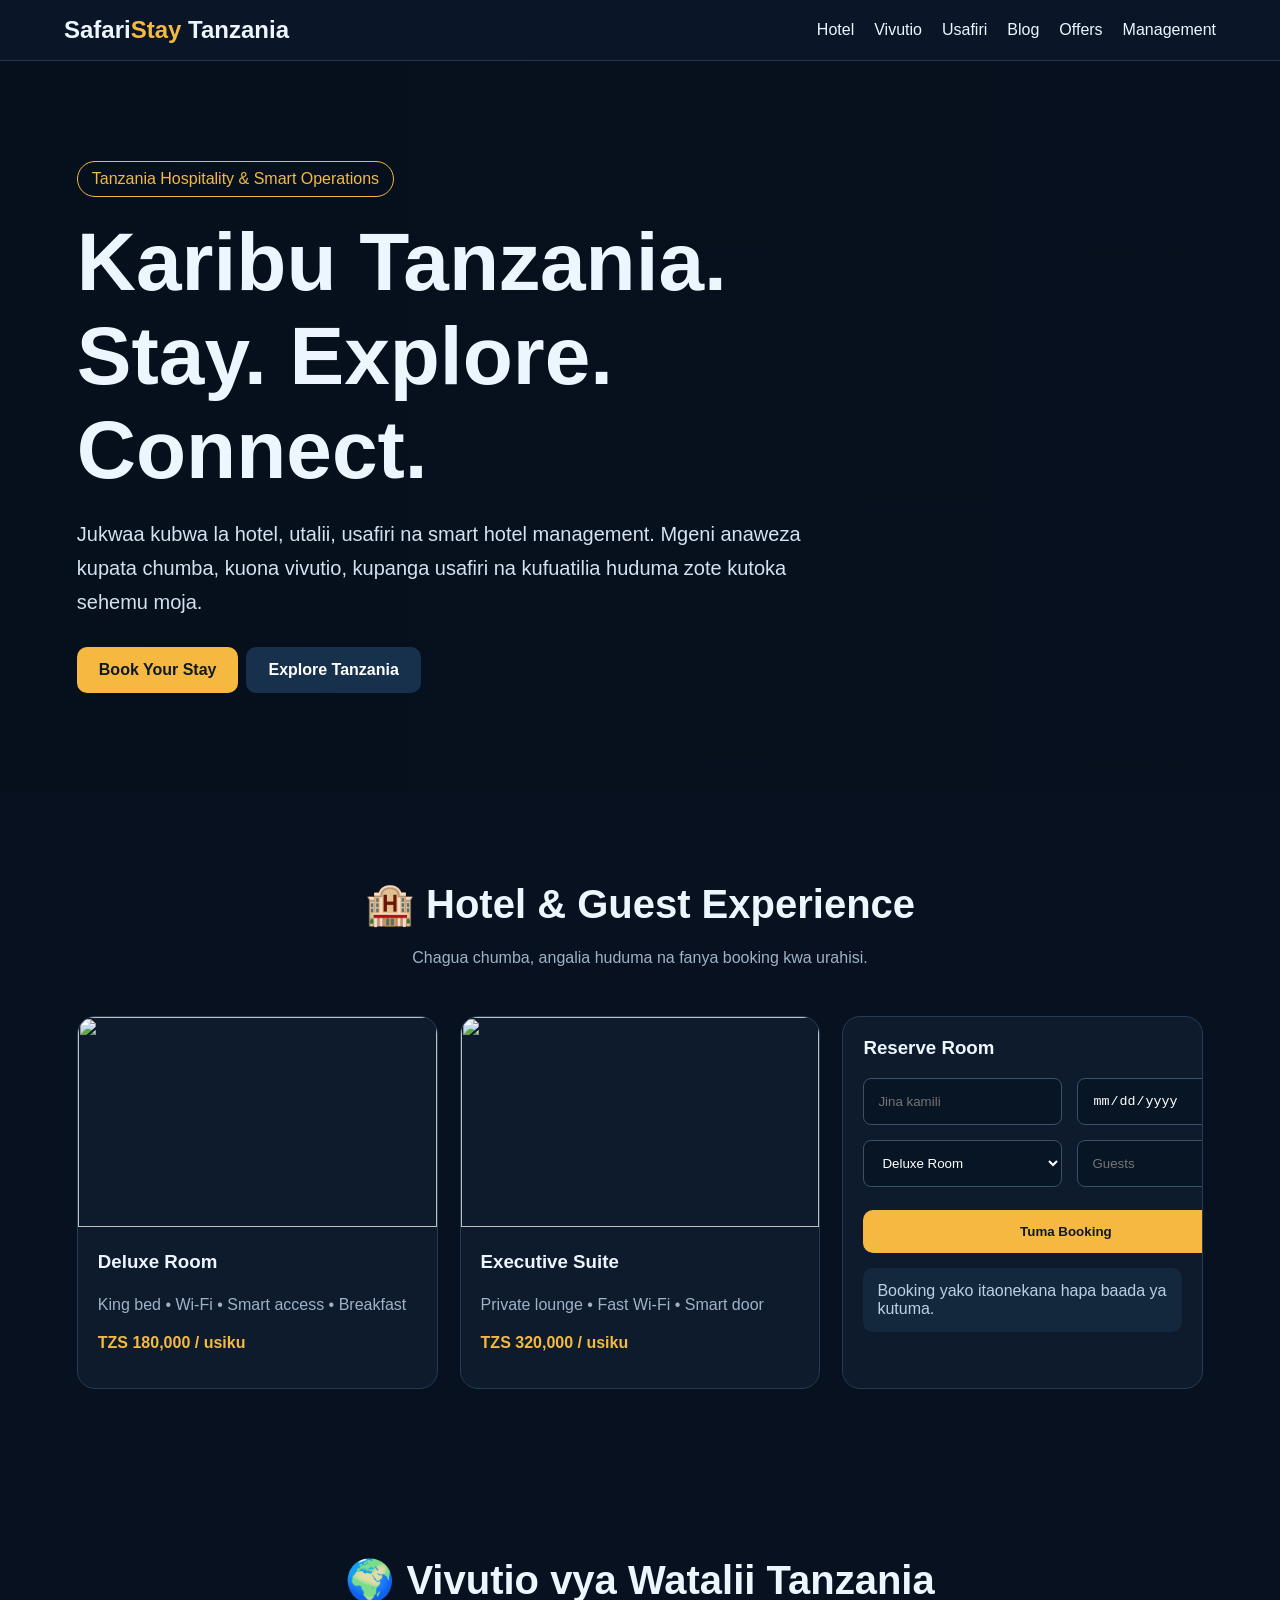
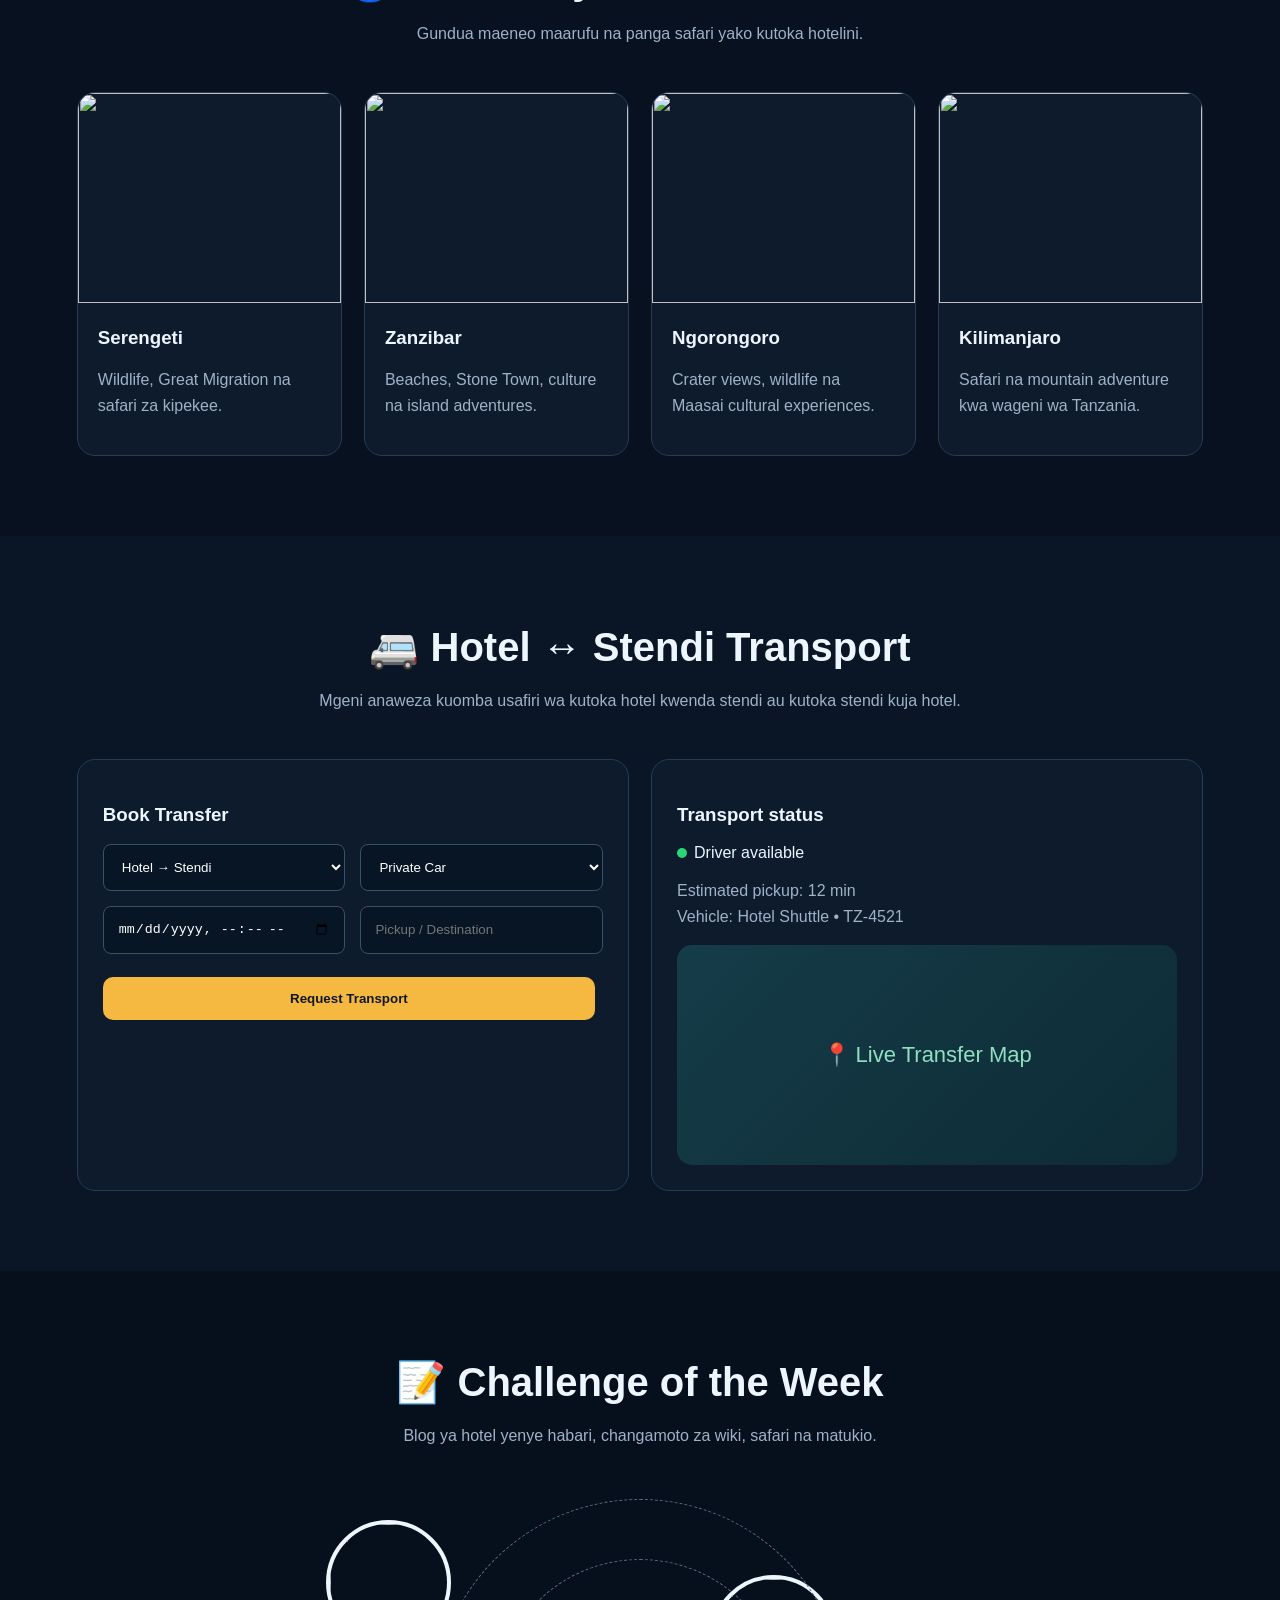
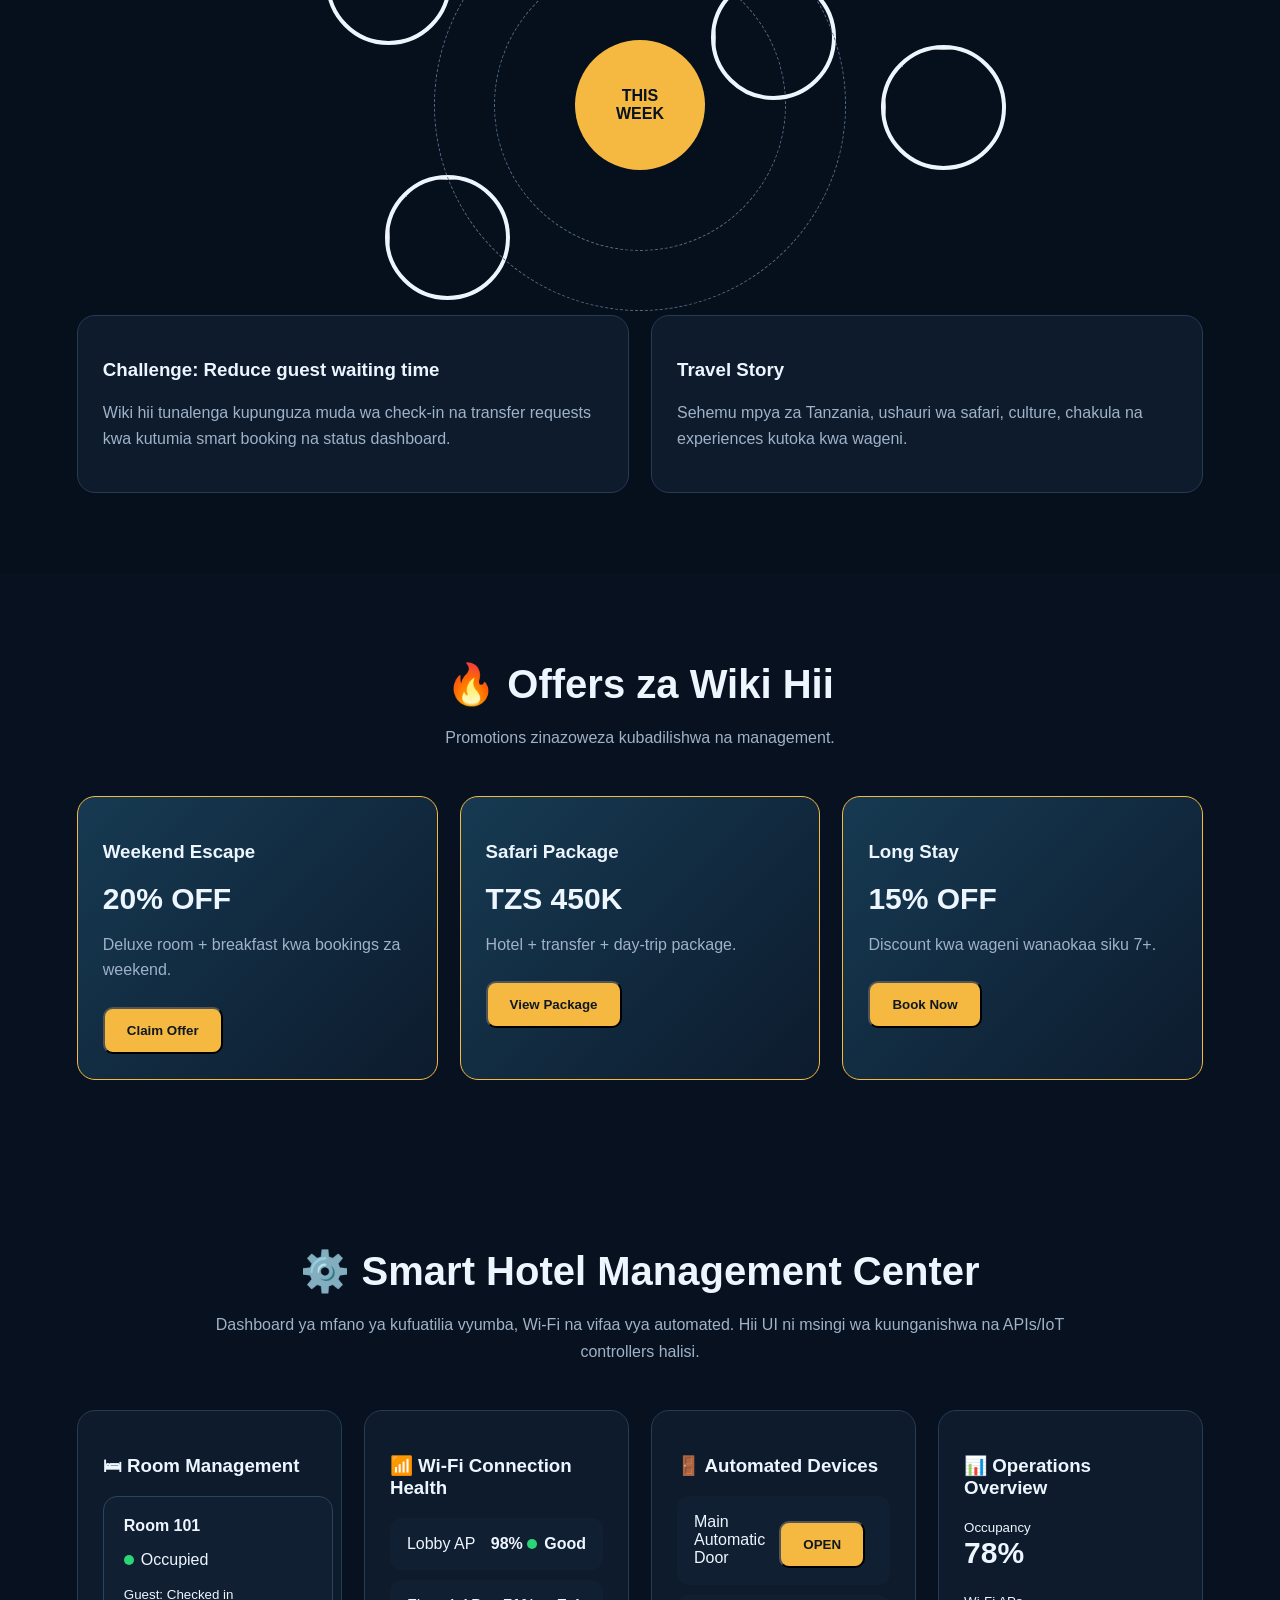
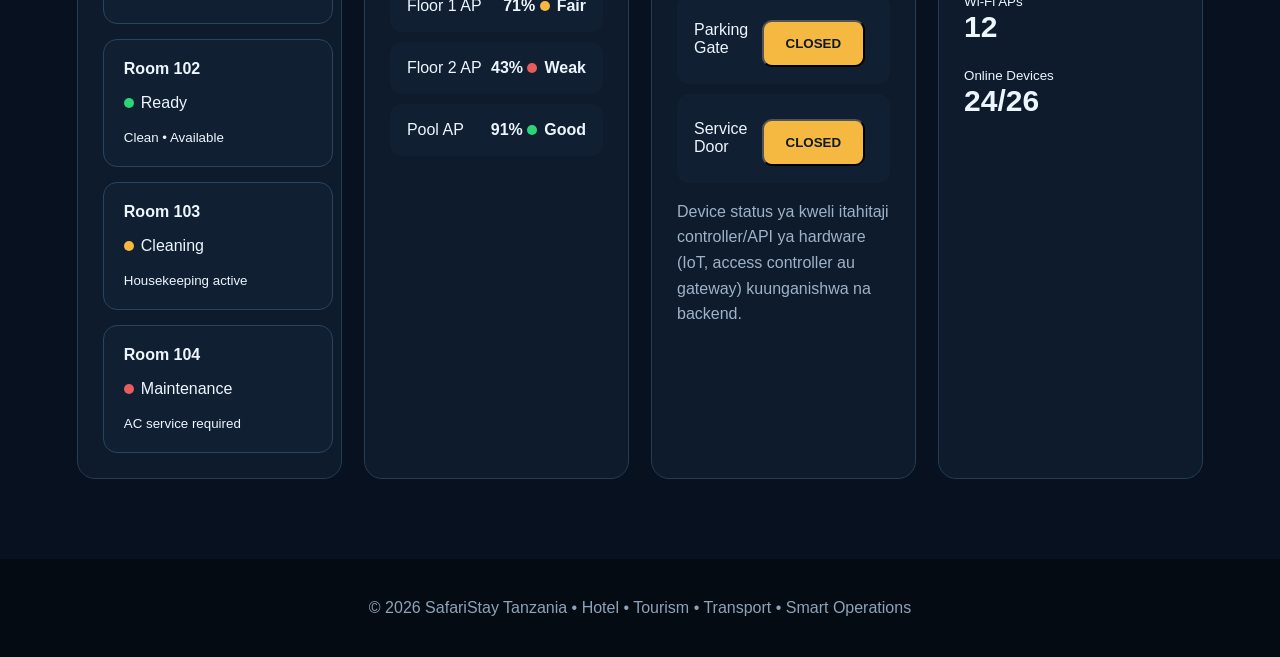
==== index.html @ 7fe5c891 "Create Tanzania hotel tourism management platform" ====
<!DOCTYPE html>
<html lang="sw">
<head>
<meta charset="UTF-8"><meta name="viewport" content="width=device-width,initial-scale=1.0">
<title>SafariStay Tanzania | Hotel • Utalii • Usafiri • Smart Management</title>
<style>
*{box-sizing:border-box}body{margin:0;font-family:Arial,sans-serif;background:#07111f;color:#edf6ff}a{text-decoration:none;color:inherit}.nav{position:sticky;top:0;z-index:20;background:#0b1728ee;backdrop-filter:blur(10px);display:flex;align-items:center;justify-content:space-between;padding:16px 5%;border-bottom:1px solid #26384e}.logo{font-size:24px;font-weight:800}.logo span{color:#f5b942}.navlinks{display:flex;gap:20px;flex-wrap:wrap}.navlinks a:hover{color:#f5b942}.hero{min-height:650px;padding:100px 6%;display:flex;align-items:center;background:linear-gradient(90deg,#06101de8,#06101d66),url('https://images.unsplash.com/photo-1548013146-72479768bada?auto=format&fit=crop&w=1800&q=85') center/cover}.hero div{max-width:760px}.badge{display:inline-block;padding:8px 14px;border:1px solid #f5b942;border-radius:30px;color:#f5b942}.hero h1{font-size:clamp(42px,7vw,82px);margin:18px 0}.hero p{font-size:20px;line-height:1.7;color:#d5e2ef}.btn{display:inline-block;padding:14px 22px;border-radius:10px;background:#f5b942;color:#101820;font-weight:800;margin:8px 8px 0 0}.btn.alt{background:#17304b;color:#fff}.section{padding:80px 6%;max-width:1500px;margin:auto}.title{text-align:center;max-width:850px;margin:0 auto 45px}.title h2{font-size:40px;margin:8px}.title p{color:#9fb2c8;line-height:1.7}.grid{display:grid;grid-template-columns:repeat(auto-fit,minmax(260px,1fr));gap:22px}.card{background:#0d1b2d;border:1px solid #263c54;border-radius:18px;overflow:hidden}.card img{width:100%;height:210px;object-fit:cover}.cardbody{padding:20px}.card h3{margin-top:0}.muted{color:#9fb2c8;line-height:1.6}.price{color:#f5b942;font-weight:800}.transport{background:#0a1626}.panel{background:#0d1b2d;border:1px solid #263c54;border-radius:18px;padding:25px}.status{display:inline-flex;align-items:center;gap:7px}.dot{width:10px;height:10px;background:#2bd576;border-radius:50%;display:inline-block}.dot.warn{background:#f5b942}.dot.off{background:#e75d5d}.rooms{display:grid;grid-template-columns:repeat(auto-fit,minmax(230px,1fr));gap:15px}.room{padding:20px;border-radius:14px;background:#111f32;border:1px solid #29445f}.wifi{display:flex;justify-content:space-between;gap:20px;align-items:center}.metric{font-size:30px;font-weight:800}.blog{background:#06101d}.orbit{height:420px;position:relative;max-width:850px;margin:auto;display:flex;align-items:center;justify-content:center}.orbit:before,.orbit:after{content:"";position:absolute;border:1px dashed #536d87;border-radius:50%}.orbit:before{width:290px;height:290px}.orbit:after{width:410px;height:410px}.sun{width:130px;height:130px;border-radius:50%;background:#f5b942;color:#07111f;display:flex;align-items:center;justify-content:center;text-align:center;font-weight:900;z-index:2}.planet{position:absolute;width:125px;height:125px;border-radius:50%;object-fit:cover;border:4px solid #edf6ff}.p1{top:25px;left:13%}.p2{right:7%;top:150px}.p3{bottom:15px;left:20%}.p4{top:80px;right:27%}.offer{background:linear-gradient(135deg,#163a52,#0d1b2d);border:1px solid #f5b942}.device{display:flex;justify-content:space-between;align-items:center;padding:17px;background:#111f32;border-radius:12px;margin:10px 0}.select{background:#101e30;color:#fff;border:1px solid #36516c;padding:10px;border-radius:8px}.footer{padding:40px 6%;background:#040b13;color:#8fa3b8;text-align:center}.mapbox{height:220px;border-radius:15px;background:linear-gradient(135deg,#153c49,#0d2b35);display:flex;align-items:center;justify-content:center;color:#8fe0c0;font-size:22px}.booking{display:grid;grid-template-columns:1fr 1fr;gap:15px}.booking input,.booking select{padding:14px;border-radius:8px;border:1px solid #38516a;background:#071525;color:#fff}.booking button{grid-column:1/-1;border:0;cursor:pointer}.notice{padding:14px;border-radius:10px;background:#13283c;color:#bcd0e3;margin-top:15px}@media(max-width:700px){.nav{align-items:flex-start;gap:12px;flex-direction:column}.hero{padding:70px 5%;min-height:580px}.section{padding:60px 5%}.booking{grid-template-columns:1fr}.planet{width:90px;height:90px}.orbit{transform:scale(.82)}}
</style></head>
<body>
<nav class="nav"><div class="logo">Safari<span>Stay</span> Tanzania</div><div class="navlinks"><a href="#hotel">Hotel</a><a href="#tourism">Vivutio</a><a href="#transport">Usafiri</a><a href="#blog">Blog</a><a href="#offers">Offers</a><a href="#management">Management</a></div></nav>
<header class="hero"><div><span class="badge">Tanzania Hospitality & Smart Operations</span><h1>Karibu Tanzania.<br>Stay. Explore. Connect.</h1><p>Jukwaa kubwa la hotel, utalii, usafiri na smart hotel management. Mgeni anaweza kupata chumba, kuona vivutio, kupanga usafiri na kufuatilia huduma zote kutoka sehemu moja.</p><a class="btn" href="#hotel">Book Your Stay</a><a class="btn alt" href="#tourism">Explore Tanzania</a></div></header>
<section class="section" id="hotel"><div class="title"><h2>🏨 Hotel & Guest Experience</h2><p>Chagua chumba, angalia huduma na fanya booking kwa urahisi.</p></div><div class="grid"><div class="card"><img src="https://images.unsplash.com/photo-1566073771259-6a8506099945?auto=format&fit=crop&w=900&q=80"><div class="cardbody"><h3>Deluxe Room</h3><p class="muted">King bed • Wi-Fi • Smart access • Breakfast</p><p class="price">TZS 180,000 / usiku</p></div></div><div class="card"><img src="https://images.unsplash.com/photo-1582719478250-c89cae4dc85b?auto=format&fit=crop&w=900&q=80"><div class="cardbody"><h3>Executive Suite</h3><p class="muted">Private lounge • Fast Wi-Fi • Smart door</p><p class="price">TZS 320,000 / usiku</p></div></div><div class="card"><div class="cardbody"><h3>Reserve Room</h3><div class="booking"><input placeholder="Jina kamili"><input type="date"><select><option>Deluxe Room</option><option>Executive Suite</option></select><input type="number" min="1" placeholder="Guests"><button class="btn">Tuma Booking</button></div><div class="notice" id="bookingMsg">Booking yako itaonekana hapa baada ya kutuma.</div></div></div></div></section>
<section class="section" id="tourism"><div class="title"><h2>🌍 Vivutio vya Watalii Tanzania</h2><p>Gundua maeneo maarufu na panga safari yako kutoka hotelini.</p></div><div class="grid"><div class="card"><img src="https://images.unsplash.com/photo-1516426122078-c23e76319801?auto=format&fit=crop&w=900&q=80"><div class="cardbody"><h3>Serengeti</h3><p class="muted">Wildlife, Great Migration na safari za kipekee.</p></div></div><div class="card"><img src="https://images.unsplash.com/photo-1547036967-23d11aacaee0?auto=format&fit=crop&w=900&q=80"><div class="cardbody"><h3>Zanzibar</h3><p class="muted">Beaches, Stone Town, culture na island adventures.</p></div></div><div class="card"><img src="https://images.unsplash.com/photo-1516026672322-bc52d61a55d5?auto=format&fit=crop&w=900&q=80"><div class="cardbody"><h3>Ngorongoro</h3><p class="muted">Crater views, wildlife na Maasai cultural experiences.</p></div></div><div class="card"><img src="https://images.unsplash.com/photo-1539650116574-75c0c6d73f6e?auto=format&fit=crop&w=900&q=80"><div class="cardbody"><h3>Kilimanjaro</h3><p class="muted">Safari na mountain adventure kwa wageni wa Tanzania.</p></div></div></div></section>
<section class="section transport" id="transport"><div class="title"><h2>🚐 Hotel ↔ Stendi Transport</h2><p>Mgeni anaweza kuomba usafiri wa kutoka hotel kwenda stendi au kutoka stendi kuja hotel.</p></div><div class="grid"><div class="panel"><h3>Book Transfer</h3><div class="booking"><select><option>Hotel → Stendi</option><option>Stendi → Hotel</option></select><select><option>Private Car</option><option>Van</option><option>Taxi</option></select><input type="datetime-local"><input placeholder="Pickup / Destination"><button class="btn" onclick="alert('Transfer request imepokelewa!')">Request Transport</button></div></div><div class="panel"><h3>Transport status</h3><p><span class="status"><span class="dot"></span> Driver available</span></p><p class="muted">Estimated pickup: 12 min<br>Vehicle: Hotel Shuttle • TZ-4521</p><div class="mapbox">📍 Live Transfer Map</div></div></div></section>
<section class="section blog" id="blog"><div class="title"><h2>📝 Challenge of the Week</h2><p>Blog ya hotel yenye habari, changamoto za wiki, safari na matukio.</p></div><div class="orbit"><div class="sun">THIS<br>WEEK</div><img class="planet p1" src="https://images.unsplash.com/photo-1539650116574-75c0c6d73f6e?auto=format&fit=crop&w=300&q=80"><img class="planet p2" src="https://images.unsplash.com/photo-1516426122078-c23e76319801?auto=format&fit=crop&w=300&q=80"><img class="planet p3" src="https://images.unsplash.com/photo-1547036967-23d11aacaee0?auto=format&fit=crop&w=300&q=80"><img class="planet p4" src="https://images.unsplash.com/photo-1566073771259-6a8506099945?auto=format&fit=crop&w=300&q=80"></div><div class="grid"><article class="panel"><h3>Challenge: Reduce guest waiting time</h3><p class="muted">Wiki hii tunalenga kupunguza muda wa check-in na transfer requests kwa kutumia smart booking na status dashboard.</p></article><article class="panel"><h3>Travel Story</h3><p class="muted">Sehemu mpya za Tanzania, ushauri wa safari, culture, chakula na experiences kutoka kwa wageni.</p></article></div></section>
<section class="section" id="offers"><div class="title"><h2>🔥 Offers za Wiki Hii</h2><p>Promotions zinazoweza kubadilishwa na management.</p></div><div class="grid"><div class="panel offer"><h3>Weekend Escape</h3><div class="metric">20% OFF</div><p class="muted">Deluxe room + breakfast kwa bookings za weekend.</p><button class="btn">Claim Offer</button></div><div class="panel offer"><h3>Safari Package</h3><div class="metric">TZS 450K</div><p class="muted">Hotel + transfer + day-trip package.</p><button class="btn">View Package</button></div><div class="panel offer"><h3>Long Stay</h3><div class="metric">15% OFF</div><p class="muted">Discount kwa wageni wanaokaa siku 7+.</p><button class="btn">Book Now</button></div></div></section>
<section class="section" id="management"><div class="title"><h2>⚙️ Smart Hotel Management Center</h2><p>Dashboard ya mfano ya kufuatilia vyumba, Wi-Fi na vifaa vya automated. Hii UI ni msingi wa kuunganishwa na APIs/IoT controllers halisi.</p></div><div class="grid"><div class="panel"><h3>🛏 Room Management</h3><div class="rooms"><div class="room"><b>Room 101</b><p><span class="status"><span class="dot"></span> Occupied</span></p><small>Guest: Checked in</small></div><div class="room"><b>Room 102</b><p><span class="status"><span class="dot"></span> Ready</span></p><small>Clean • Available</small></div><div class="room"><b>Room 103</b><p><span class="status"><span class="dot warn"></span> Cleaning</span></p><small>Housekeeping active</small></div><div class="room"><b>Room 104</b><p><span class="status"><span class="dot off"></span> Maintenance</span></p><small>AC service required</small></div></div></div><div class="panel"><h3>📶 Wi-Fi Connection Health</h3><div class="device"><span>Lobby AP</span><b>98% <span class="status"><span class="dot"></span>Good</span></b></div><div class="device"><span>Floor 1 AP</span><b>71% <span class="status"><span class="dot warn"></span>Fair</span></b></div><div class="device"><span>Floor 2 AP</span><b>43% <span class="status"><span class="dot off"></span>Weak</span></b></div><div class="device"><span>Pool AP</span><b>91% <span class="status"><span class="dot"></span>Good</span></b></div></div><div class="panel"><h3>🚪 Automated Devices</h3><div class="device"><span>Main Automatic Door</span><button class="btn" onclick="toggleDevice(this)">OPEN</button></div><div class="device"><span>Parking Gate</span><button class="btn" onclick="toggleDevice(this)">CLOSED</button></div><div class="device"><span>Service Door</span><button class="btn" onclick="toggleDevice(this)">CLOSED</button></div><p class="muted">Device status ya kweli itahitaji controller/API ya hardware (IoT, access controller au gateway) kuunganishwa na backend.</p></div><div class="panel"><h3>📊 Operations Overview</h3><div class="grid"><div><small>Occupancy</small><div class="metric">78%</div></div><div><small>Wi-Fi APs</small><div class="metric">12</div></div><div><small>Online Devices</small><div class="metric">24/26</div></div></div></div></div></section>
<footer class="footer">© 2026 SafariStay Tanzania • Hotel • Tourism • Transport • Smart Operations</footer>
<script>document.querySelector('.booking button')?.addEventListener('click',e=>{e.preventDefault();document.getElementById('bookingMsg').textContent='✓ Booking request imetumwa. Team ya hotel ita-confirm muda mfupi.'});function toggleDevice(btn){btn.textContent=btn.textContent==='OPEN'?'CLOSED':'OPEN'}</script>
</body></html>
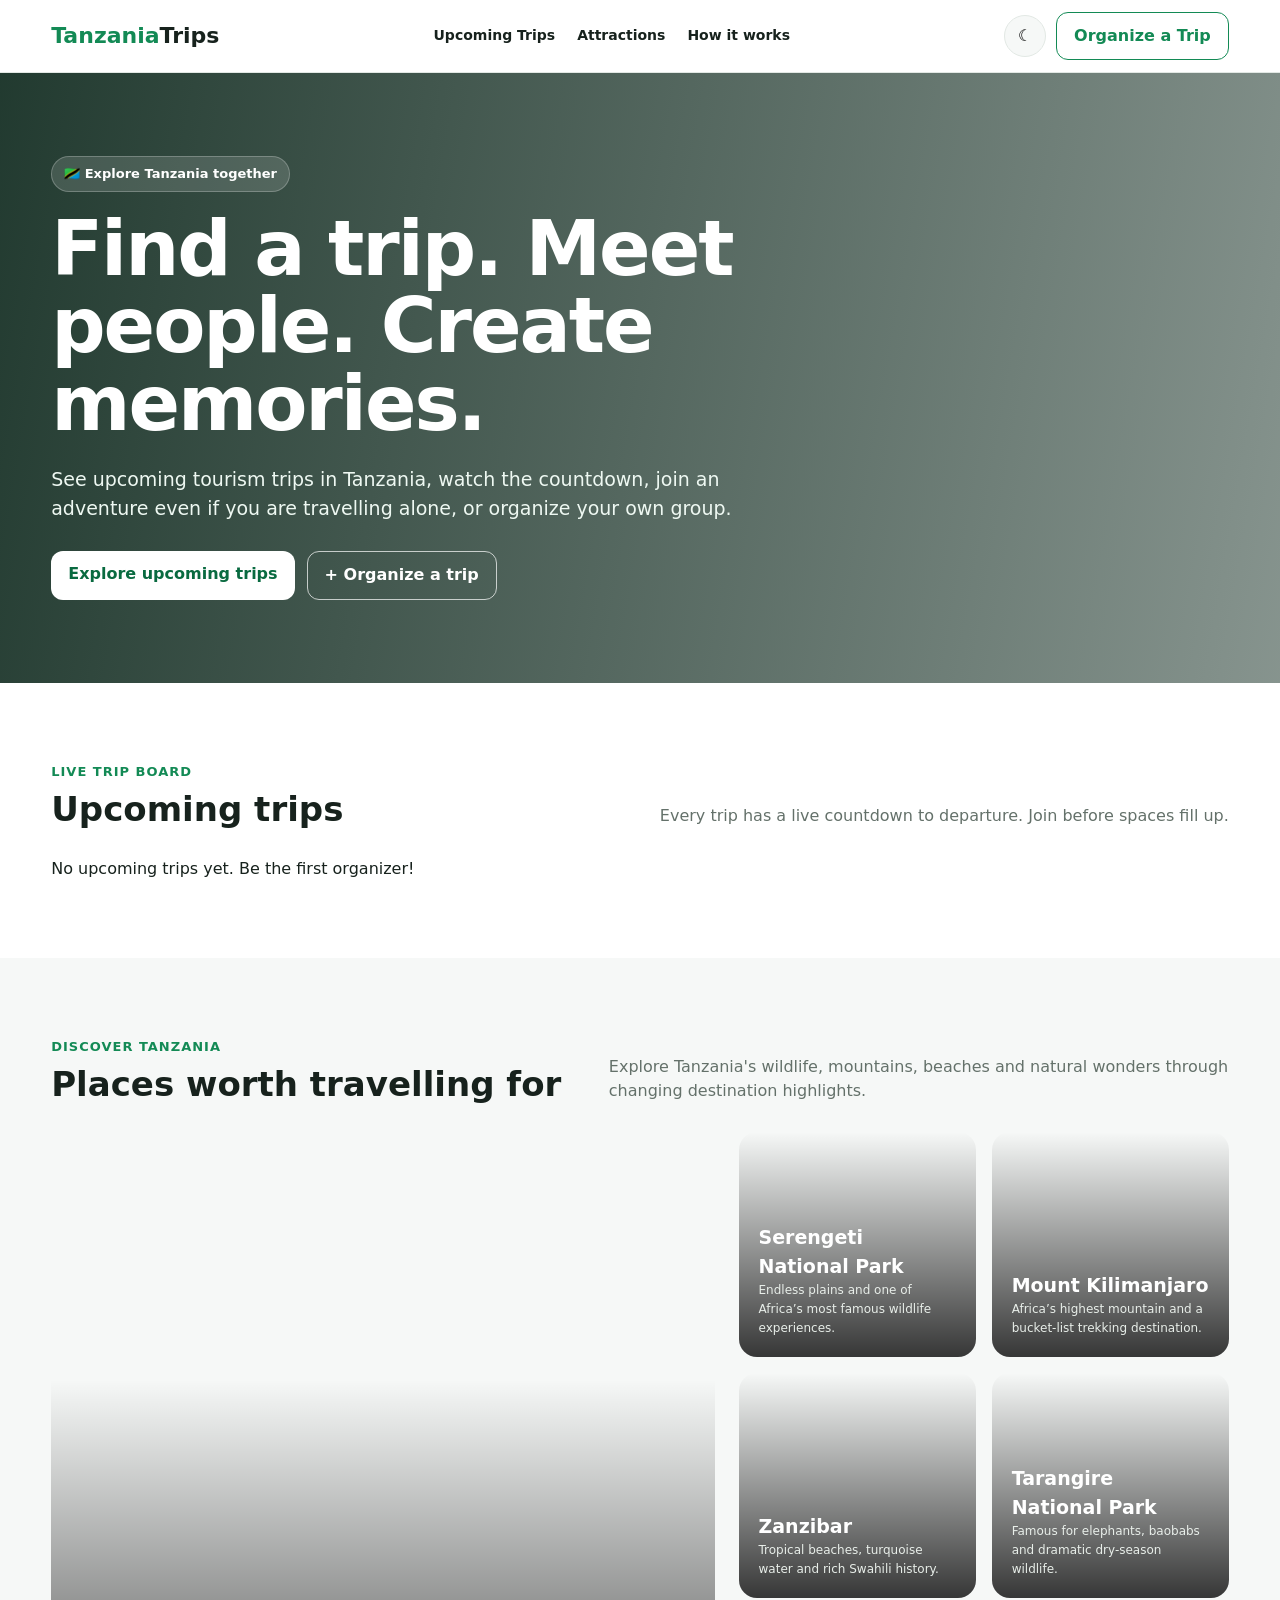
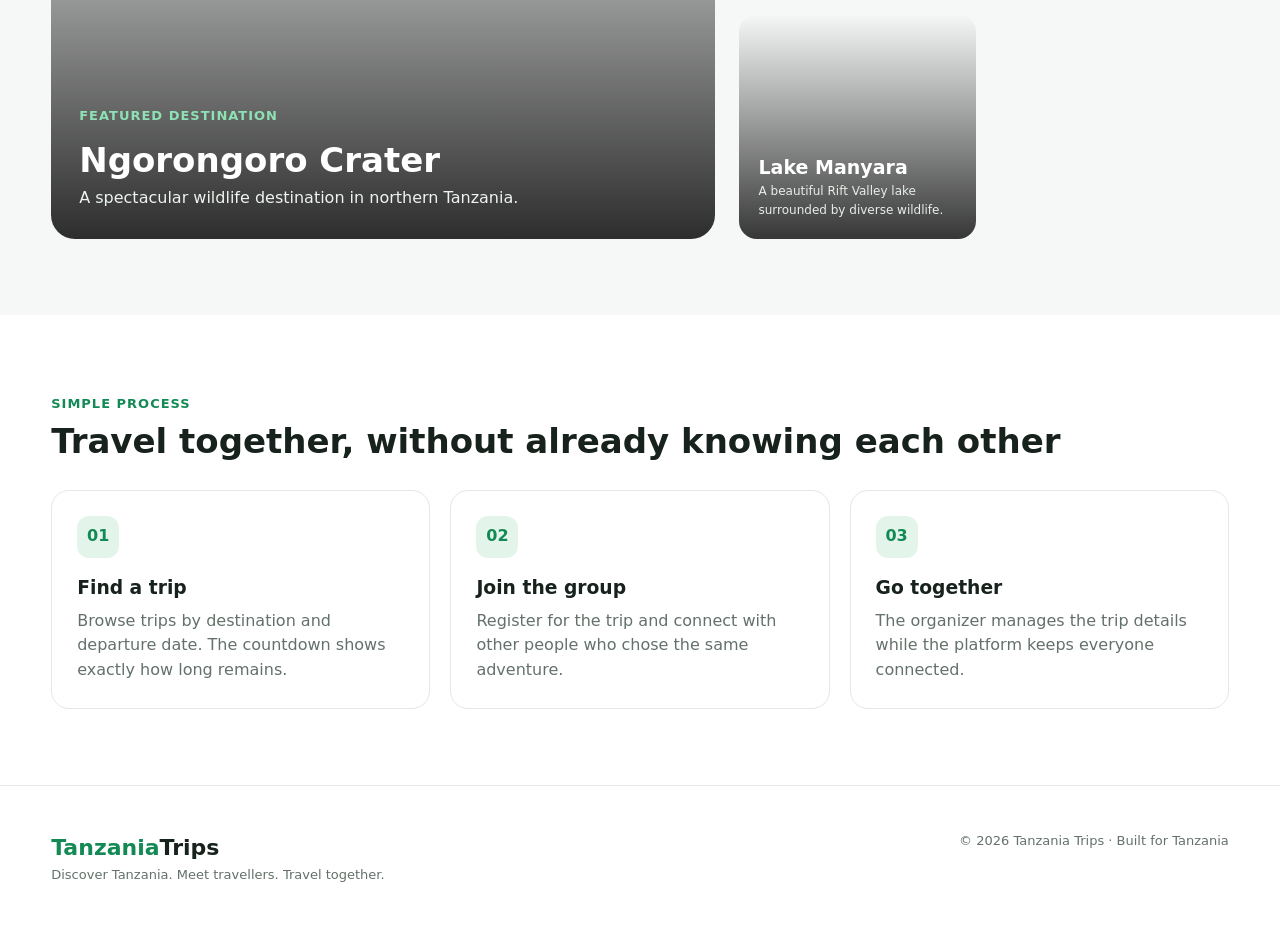
==== commit 807da9fe: "Build Tanzania Trips tourism platform" ====
--- a/index.html
+++ b/index.html
@@ -1,20 +1,69 @@
 <!DOCTYPE html>
-<html lang="sw">
+<html lang="en">
 <head>
-<meta charset="UTF-8"><meta name="viewport" content="width=device-width,initial-scale=1.0">
-<title>SafariStay Tanzania | Hotel • Utalii • Usafiri • Smart Management</title>
+<meta charset="UTF-8">
+<meta name="viewport" content="width=device-width, initial-scale=1.0">
+<meta name="description" content="Tanzania Trips — discover upcoming trips, join people with the same adventure, and explore Tanzania's greatest attractions.">
+<title>Tanzania Trips | Discover. Join. Explore.</title>
 <style>
-*{box-sizing:border-box}body{margin:0;font-family:Arial,sans-serif;background:#07111f;color:#edf6ff}a{text-decoration:none;color:inherit}.nav{position:sticky;top:0;z-index:20;background:#0b1728ee;backdrop-filter:blur(10px);display:flex;align-items:center;justify-content:space-between;padding:16px 5%;border-bottom:1px solid #26384e}.logo{font-size:24px;font-weight:800}.logo span{color:#f5b942}.navlinks{display:flex;gap:20px;flex-wrap:wrap}.navlinks a:hover{color:#f5b942}.hero{min-height:650px;padding:100px 6%;display:flex;align-items:center;background:linear-gradient(90deg,#06101de8,#06101d66),url('https://images.unsplash.com/photo-1548013146-72479768bada?auto=format&fit=crop&w=1800&q=85') center/cover}.hero div{max-width:760px}.badge{display:inline-block;padding:8px 14px;border:1px solid #f5b942;border-radius:30px;color:#f5b942}.hero h1{font-size:clamp(42px,7vw,82px);margin:18px 0}.hero p{font-size:20px;line-height:1.7;color:#d5e2ef}.btn{display:inline-block;padding:14px 22px;border-radius:10px;background:#f5b942;color:#101820;font-weight:800;margin:8px 8px 0 0}.btn.alt{background:#17304b;color:#fff}.section{padding:80px 6%;max-width:1500px;margin:auto}.title{text-align:center;max-width:850px;margin:0 auto 45px}.title h2{font-size:40px;margin:8px}.title p{color:#9fb2c8;line-height:1.7}.grid{display:grid;grid-template-columns:repeat(auto-fit,minmax(260px,1fr));gap:22px}.card{background:#0d1b2d;border:1px solid #263c54;border-radius:18px;overflow:hidden}.card img{width:100%;height:210px;object-fit:cover}.cardbody{padding:20px}.card h3{margin-top:0}.muted{color:#9fb2c8;line-height:1.6}.price{color:#f5b942;font-weight:800}.transport{background:#0a1626}.panel{background:#0d1b2d;border:1px solid #263c54;border-radius:18px;padding:25px}.status{display:inline-flex;align-items:center;gap:7px}.dot{width:10px;height:10px;background:#2bd576;border-radius:50%;display:inline-block}.dot.warn{background:#f5b942}.dot.off{background:#e75d5d}.rooms{display:grid;grid-template-columns:repeat(auto-fit,minmax(230px,1fr));gap:15px}.room{padding:20px;border-radius:14px;background:#111f32;border:1px solid #29445f}.wifi{display:flex;justify-content:space-between;gap:20px;align-items:center}.metric{font-size:30px;font-weight:800}.blog{background:#06101d}.orbit{height:420px;position:relative;max-width:850px;margin:auto;display:flex;align-items:center;justify-content:center}.orbit:before,.orbit:after{content:"";position:absolute;border:1px dashed #536d87;border-radius:50%}.orbit:before{width:290px;height:290px}.orbit:after{width:410px;height:410px}.sun{width:130px;height:130px;border-radius:50%;background:#f5b942;color:#07111f;display:flex;align-items:center;justify-content:center;text-align:center;font-weight:900;z-index:2}.planet{position:absolute;width:125px;height:125px;border-radius:50%;object-fit:cover;border:4px solid #edf6ff}.p1{top:25px;left:13%}.p2{right:7%;top:150px}.p3{bottom:15px;left:20%}.p4{top:80px;right:27%}.offer{background:linear-gradient(135deg,#163a52,#0d1b2d);border:1px solid #f5b942}.device{display:flex;justify-content:space-between;align-items:center;padding:17px;background:#111f32;border-radius:12px;margin:10px 0}.select{background:#101e30;color:#fff;border:1px solid #36516c;padding:10px;border-radius:8px}.footer{padding:40px 6%;background:#040b13;color:#8fa3b8;text-align:center}.mapbox{height:220px;border-radius:15px;background:linear-gradient(135deg,#153c49,#0d2b35);display:flex;align-items:center;justify-content:center;color:#8fe0c0;font-size:22px}.booking{display:grid;grid-template-columns:1fr 1fr;gap:15px}.booking input,.booking select{padding:14px;border-radius:8px;border:1px solid #38516a;background:#071525;color:#fff}.booking button{grid-column:1/-1;border:0;cursor:pointer}.notice{padding:14px;border-radius:10px;background:#13283c;color:#bcd0e3;margin-top:15px}@media(max-width:700px){.nav{align-items:flex-start;gap:12px;flex-direction:column}.hero{padding:70px 5%;min-height:580px}.section{padding:60px 5%}.booking{grid-template-columns:1fr}.planet{width:90px;height:90px}.orbit{transform:scale(.82)}}
-</style></head>
+:root{--bg:#fff;--surface:#fff;--surface2:#f6f8f7;--text:#17221d;--muted:#64716a;--brand:#138a55;--brand2:#0b6f43;--accent:#f2a900;--border:#e2e8e4;--shadow:0 14px 40px rgba(18,45,31,.10);--danger:#c83d3d}
+*{box-sizing:border-box;margin:0;padding:0}html{scroll-behavior:smooth}body{font-family:Inter,ui-sans-serif,system-ui,-apple-system,BlinkMacSystemFont,"Segoe UI",sans-serif;background:var(--bg);color:var(--text);line-height:1.55}button,input,textarea,select{font:inherit}button{cursor:pointer;border:0}.container{width:min(1180px,92%);margin:auto}
+.nav{position:sticky;top:0;z-index:50;background:rgba(255,255,255,.96);backdrop-filter:blur(10px);border-bottom:1px solid var(--border)}.navin{height:72px;display:flex;align-items:center;justify-content:space-between;gap:24px}.logo{font-size:22px;font-weight:900;color:var(--brand);text-decoration:none}.logo span{color:var(--text)}.links{display:flex;gap:22px;align-items:center}.links a{color:var(--text);text-decoration:none;font-weight:700;font-size:14px}.links a:hover{color:var(--brand)}.actions{display:flex;gap:10px;align-items:center}.theme{width:42px;height:42px;border-radius:50%;background:var(--surface2);border:1px solid var(--border)}.primary,.outline{padding:11px 17px;border-radius:12px;font-weight:800}.primary{background:var(--brand);color:white}.primary:hover{background:var(--brand2)}.outline{background:transparent;color:var(--brand);border:1px solid var(--brand)}.menu{display:none;background:none;font-size:25px}
+.hero{min-height:610px;display:grid;align-items:center;position:relative;overflow:hidden;background:linear-gradient(100deg,rgba(3,31,19,.88),rgba(3,31,19,.48)),url('https://images.unsplash.com/photo-1516426122078-c23e76319801?auto=format&fit=crop&w=1800&q=85') center/cover}.hero .container{color:#fff;padding:70px 0}.eyebrow{display:inline-flex;padding:7px 12px;border-radius:999px;background:rgba(255,255,255,.14);border:1px solid rgba(255,255,255,.24);font-weight:800;font-size:13px;margin-bottom:18px}.hero h1{font-size:clamp(42px,7vw,76px);line-height:1.02;max-width:800px;letter-spacing:-2px}.hero p{font-size:19px;max-width:690px;margin:22px 0 28px;color:#eef8f2}.heroBtns{display:flex;gap:12px;flex-wrap:wrap}.hero .primary{background:#fff;color:#096a40}.hero .outline{color:#fff;border-color:rgba(255,255,255,.7)}
+.section{padding:76px 0}.sectionHead{display:flex;align-items:end;justify-content:space-between;gap:20px;margin-bottom:28px}.sectionHead h2{font-size:34px;line-height:1.15}.sectionHead p{color:var(--muted);max-width:620px}.pill{display:inline-block;color:var(--brand);font-weight:900;font-size:13px;text-transform:uppercase;letter-spacing:1px;margin-bottom:8px}
+.tripGrid{display:grid;grid-template-columns:repeat(3,1fr);gap:22px}.tripCard{background:var(--surface);border:1px solid var(--border);border-radius:20px;overflow:hidden;box-shadow:var(--shadow);transition:.2s}.tripCard:hover{transform:translateY(-4px)}.tripImg{height:210px;background-size:cover;background-position:center;position:relative}.status{position:absolute;top:14px;left:14px;background:#fff;color:var(--brand);font-size:12px;font-weight:900;border-radius:999px;padding:7px 10px}.spots{position:absolute;right:14px;bottom:14px;background:rgba(0,0,0,.68);color:#fff;border-radius:10px;padding:6px 9px;font-size:12px}.tripBody{padding:20px}.tripBody h3{font-size:21px;margin-bottom:5px}.meta{display:flex;gap:9px;flex-wrap:wrap;color:var(--muted);font-size:13px;margin:10px 0}.meta b{color:var(--text)}.countdown{display:grid;grid-template-columns:repeat(4,1fr);gap:6px;margin:15px 0}.timeBox{background:var(--surface2);border-radius:10px;text-align:center;padding:8px}.timeBox strong{display:block;font-size:19px;color:var(--brand)}.timeBox small{font-size:10px;color:var(--muted)}.cardActions{display:flex;gap:8px}.cardActions button{flex:1}.full{width:100%;margin-top:8px}
+.attractions{background:var(--surface2)}.attractionGrid{display:grid;grid-template-columns:1.15fr .85fr;gap:24px}.featureAttraction{min-height:470px;border-radius:24px;background-size:cover;background-position:center;position:relative;overflow:hidden;color:#fff}.featureAttraction:after{content:"";position:absolute;inset:0;background:linear-gradient(transparent 35%,rgba(0,0,0,.82))}.featureText{position:absolute;z-index:1;left:28px;right:28px;bottom:28px}.featureText h3{font-size:34px}.featureText p{color:#eef3ef}.smallAttractions{display:grid;grid-template-columns:1fr 1fr;gap:16px}.smallA{min-height:225px;border-radius:18px;background-size:cover;background-position:center;position:relative;overflow:hidden;color:#fff;padding:20px;display:flex;align-items:end}.smallA:after{content:"";position:absolute;inset:0;background:linear-gradient(transparent,rgba(0,0,0,.78))}.smallA div{position:relative;z-index:1}.smallA h4{font-size:19px}.smallA p{font-size:12px;color:#e8eee9}
+.how{display:grid;grid-template-columns:repeat(3,1fr);gap:20px}.step{padding:25px;border:1px solid var(--border);border-radius:18px}.num{width:42px;height:42px;border-radius:12px;background:#e3f5eb;color:var(--brand);display:grid;place-items:center;font-weight:900;margin-bottom:15px}.step h3{margin-bottom:7px}.step p{color:var(--muted)}
+.modal{position:fixed;inset:0;background:rgba(0,0,0,.58);display:none;align-items:center;justify-content:center;padding:18px;z-index:100}.modal.show{display:flex}.modalBox{width:min(620px,100%);max-height:90vh;overflow:auto;background:var(--surface);border-radius:22px;padding:27px;box-shadow:0 25px 80px rgba(0,0,0,.25)}.modalTop{display:flex;justify-content:space-between;gap:20px;margin-bottom:20px}.close{background:var(--surface2);border:1px solid var(--border);width:38px;height:38px;border-radius:50%}.formGrid{display:grid;grid-template-columns:1fr 1fr;gap:14px}.field{display:grid;gap:6px}.field.full{grid-column:1/-1}.field label{font-size:13px;font-weight:800}.field input,.field textarea,.field select{width:100%;padding:12px 13px;border:1px solid var(--border);border-radius:11px;background:var(--bg);color:var(--text);outline:none}.field input:focus,.field textarea:focus{border-color:var(--brand)}.field textarea{min-height:90px;resize:vertical}.notice{padding:12px 14px;border-radius:11px;background:#fff7df;color:#745300;font-size:13px;margin-bottom:14px}.toast{position:fixed;right:18px;bottom:18px;z-index:200;background:#17221d;color:#fff;padding:13px 17px;border-radius:12px;display:none;box-shadow:var(--shadow)}.toast.show{display:block}
+.footer{padding:45px 0;border-top:1px solid var(--border);background:var(--surface)}.footerIn{display:flex;justify-content:space-between;gap:20px}.footer p{color:var(--muted);font-size:13px}
+body.dark{--bg:#101512;--surface:#17201b;--surface2:#1d2922;--text:#edf6f0;--muted:#a9b9ae;--border:#304037;--shadow:0 14px 40px rgba(0,0,0,.28)}body.dark .nav{background:rgba(16,21,18,.96)}body.dark .status{background:#17201b;color:#71d29e}
+@media(max-width:850px){.links{display:none}.menu{display:block}.tripGrid,.how{grid-template-columns:1fr}.attractionGrid{grid-template-columns:1fr}.featureAttraction{min-height:380px}.smallAttractions{grid-template-columns:1fr 1fr}.navin{height:64px}.hero{min-height:560px}.hero h1{letter-spacing:-1px}.formGrid{grid-template-columns:1fr}.field.full{grid-column:auto}}
+@media(max-width:520px){.actions .outline{display:none}.hero .container{padding:50px 0}.section{padding:55px 0}.sectionHead{display:block}.sectionHead h2{font-size:29px;margin-bottom:8px}.smallAttractions{grid-template-columns:1fr}.featureAttraction{min-height:340px}.cardActions{display:grid;grid-template-columns:1fr}.footerIn{display:block}.footerIn p{margin-top:10px}}
+</style>
+</head>
 <body>
-<nav class="nav"><div class="logo">Safari<span>Stay</span> Tanzania</div><div class="navlinks"><a href="#hotel">Hotel</a><a href="#tourism">Vivutio</a><a href="#transport">Usafiri</a><a href="#blog">Blog</a><a href="#offers">Offers</a><a href="#management">Management</a></div></nav>
-<header class="hero"><div><span class="badge">Tanzania Hospitality & Smart Operations</span><h1>Karibu Tanzania.<br>Stay. Explore. Connect.</h1><p>Jukwaa kubwa la hotel, utalii, usafiri na smart hotel management. Mgeni anaweza kupata chumba, kuona vivutio, kupanga usafiri na kufuatilia huduma zote kutoka sehemu moja.</p><a class="btn" href="#hotel">Book Your Stay</a><a class="btn alt" href="#tourism">Explore Tanzania</a></div></header>
-<section class="section" id="hotel"><div class="title"><h2>🏨 Hotel & Guest Experience</h2><p>Chagua chumba, angalia huduma na fanya booking kwa urahisi.</p></div><div class="grid"><div class="card"><img src="https://images.unsplash.com/photo-1566073771259-6a8506099945?auto=format&fit=crop&w=900&q=80"><div class="cardbody"><h3>Deluxe Room</h3><p class="muted">King bed • Wi-Fi • Smart access • Breakfast</p><p class="price">TZS 180,000 / usiku</p></div></div><div class="card"><img src="https://images.unsplash.com/photo-1582719478250-c89cae4dc85b?auto=format&fit=crop&w=900&q=80"><div class="cardbody"><h3>Executive Suite</h3><p class="muted">Private lounge • Fast Wi-Fi • Smart door</p><p class="price">TZS 320,000 / usiku</p></div></div><div class="card"><div class="cardbody"><h3>Reserve Room</h3><div class="booking"><input placeholder="Jina kamili"><input type="date"><select><option>Deluxe Room</option><option>Executive Suite</option></select><input type="number" min="1" placeholder="Guests"><button class="btn">Tuma Booking</button></div><div class="notice" id="bookingMsg">Booking yako itaonekana hapa baada ya kutuma.</div></div></div></div></section>
-<section class="section" id="tourism"><div class="title"><h2>🌍 Vivutio vya Watalii Tanzania</h2><p>Gundua maeneo maarufu na panga safari yako kutoka hotelini.</p></div><div class="grid"><div class="card"><img src="https://images.unsplash.com/photo-1516426122078-c23e76319801?auto=format&fit=crop&w=900&q=80"><div class="cardbody"><h3>Serengeti</h3><p class="muted">Wildlife, Great Migration na safari za kipekee.</p></div></div><div class="card"><img src="https://images.unsplash.com/photo-1547036967-23d11aacaee0?auto=format&fit=crop&w=900&q=80"><div class="cardbody"><h3>Zanzibar</h3><p class="muted">Beaches, Stone Town, culture na island adventures.</p></div></div><div class="card"><img src="https://images.unsplash.com/photo-1516026672322-bc52d61a55d5?auto=format&fit=crop&w=900&q=80"><div class="cardbody"><h3>Ngorongoro</h3><p class="muted">Crater views, wildlife na Maasai cultural experiences.</p></div></div><div class="card"><img src="https://images.unsplash.com/photo-1539650116574-75c0c6d73f6e?auto=format&fit=crop&w=900&q=80"><div class="cardbody"><h3>Kilimanjaro</h3><p class="muted">Safari na mountain adventure kwa wageni wa Tanzania.</p></div></div></div></section>
-<section class="section transport" id="transport"><div class="title"><h2>🚐 Hotel ↔ Stendi Transport</h2><p>Mgeni anaweza kuomba usafiri wa kutoka hotel kwenda stendi au kutoka stendi kuja hotel.</p></div><div class="grid"><div class="panel"><h3>Book Transfer</h3><div class="booking"><select><option>Hotel → Stendi</option><option>Stendi → Hotel</option></select><select><option>Private Car</option><option>Van</option><option>Taxi</option></select><input type="datetime-local"><input placeholder="Pickup / Destination"><button class="btn" onclick="alert('Transfer request imepokelewa!')">Request Transport</button></div></div><div class="panel"><h3>Transport status</h3><p><span class="status"><span class="dot"></span> Driver available</span></p><p class="muted">Estimated pickup: 12 min<br>Vehicle: Hotel Shuttle • TZ-4521</p><div class="mapbox">📍 Live Transfer Map</div></div></div></section>
-<section class="section blog" id="blog"><div class="title"><h2>📝 Challenge of the Week</h2><p>Blog ya hotel yenye habari, changamoto za wiki, safari na matukio.</p></div><div class="orbit"><div class="sun">THIS<br>WEEK</div><img class="planet p1" src="https://images.unsplash.com/photo-1539650116574-75c0c6d73f6e?auto=format&fit=crop&w=300&q=80"><img class="planet p2" src="https://images.unsplash.com/photo-1516426122078-c23e76319801?auto=format&fit=crop&w=300&q=80"><img class="planet p3" src="https://images.unsplash.com/photo-1547036967-23d11aacaee0?auto=format&fit=crop&w=300&q=80"><img class="planet p4" src="https://images.unsplash.com/photo-1566073771259-6a8506099945?auto=format&fit=crop&w=300&q=80"></div><div class="grid"><article class="panel"><h3>Challenge: Reduce guest waiting time</h3><p class="muted">Wiki hii tunalenga kupunguza muda wa check-in na transfer requests kwa kutumia smart booking na status dashboard.</p></article><article class="panel"><h3>Travel Story</h3><p class="muted">Sehemu mpya za Tanzania, ushauri wa safari, culture, chakula na experiences kutoka kwa wageni.</p></article></div></section>
-<section class="section" id="offers"><div class="title"><h2>🔥 Offers za Wiki Hii</h2><p>Promotions zinazoweza kubadilishwa na management.</p></div><div class="grid"><div class="panel offer"><h3>Weekend Escape</h3><div class="metric">20% OFF</div><p class="muted">Deluxe room + breakfast kwa bookings za weekend.</p><button class="btn">Claim Offer</button></div><div class="panel offer"><h3>Safari Package</h3><div class="metric">TZS 450K</div><p class="muted">Hotel + transfer + day-trip package.</p><button class="btn">View Package</button></div><div class="panel offer"><h3>Long Stay</h3><div class="metric">15% OFF</div><p class="muted">Discount kwa wageni wanaokaa siku 7+.</p><button class="btn">Book Now</button></div></div></section>
-<section class="section" id="management"><div class="title"><h2>⚙️ Smart Hotel Management Center</h2><p>Dashboard ya mfano ya kufuatilia vyumba, Wi-Fi na vifaa vya automated. Hii UI ni msingi wa kuunganishwa na APIs/IoT controllers halisi.</p></div><div class="grid"><div class="panel"><h3>🛏 Room Management</h3><div class="rooms"><div class="room"><b>Room 101</b><p><span class="status"><span class="dot"></span> Occupied</span></p><small>Guest: Checked in</small></div><div class="room"><b>Room 102</b><p><span class="status"><span class="dot"></span> Ready</span></p><small>Clean • Available</small></div><div class="room"><b>Room 103</b><p><span class="status"><span class="dot warn"></span> Cleaning</span></p><small>Housekeeping active</small></div><div class="room"><b>Room 104</b><p><span class="status"><span class="dot off"></span> Maintenance</span></p><small>AC service required</small></div></div></div><div class="panel"><h3>📶 Wi-Fi Connection Health</h3><div class="device"><span>Lobby AP</span><b>98% <span class="status"><span class="dot"></span>Good</span></b></div><div class="device"><span>Floor 1 AP</span><b>71% <span class="status"><span class="dot warn"></span>Fair</span></b></div><div class="device"><span>Floor 2 AP</span><b>43% <span class="status"><span class="dot off"></span>Weak</span></b></div><div class="device"><span>Pool AP</span><b>91% <span class="status"><span class="dot"></span>Good</span></b></div></div><div class="panel"><h3>🚪 Automated Devices</h3><div class="device"><span>Main Automatic Door</span><button class="btn" onclick="toggleDevice(this)">OPEN</button></div><div class="device"><span>Parking Gate</span><button class="btn" onclick="toggleDevice(this)">CLOSED</button></div><div class="device"><span>Service Door</span><button class="btn" onclick="toggleDevice(this)">CLOSED</button></div><p class="muted">Device status ya kweli itahitaji controller/API ya hardware (IoT, access controller au gateway) kuunganishwa na backend.</p></div><div class="panel"><h3>📊 Operations Overview</h3><div class="grid"><div><small>Occupancy</small><div class="metric">78%</div></div><div><small>Wi-Fi APs</small><div class="metric">12</div></div><div><small>Online Devices</small><div class="metric">24/26</div></div></div></div></div></section>
-<footer class="footer">© 2026 SafariStay Tanzania • Hotel • Tourism • Transport • Smart Operations</footer>
-<script>document.querySelector('.booking button')?.addEventListener('click',e=>{e.preventDefault();document.getElementById('bookingMsg').textContent='✓ Booking request imetumwa. Team ya hotel ita-confirm muda mfupi.'});function toggleDevice(btn){btn.textContent=btn.textContent==='OPEN'?'CLOSED':'OPEN'}</script>
-</body></html>+<nav class="nav"><div class="container navin"><a class="logo" href="#top">Tanzania<span>Trips</span></a><div class="links"><a href="#trips">Upcoming Trips</a><a href="#attractions">Attractions</a><a href="#how">How it works</a></div><div class="actions"><button class="theme" id="themeBtn" title="Change theme">☾</button><button class="outline" onclick="openModal('organizeModal')">Organize a Trip</button><button class="menu" onclick="document.querySelector('.links').style.display=document.querySelector('.links').style.display==='flex'?'none':'flex'">☰</button></div></div></nav>
+<header class="hero" id="top"><div class="container"><div class="eyebrow">🇹🇿 Explore Tanzania together</div><h1>Find a trip. Meet people. Create memories.</h1><p>See upcoming tourism trips in Tanzania, watch the countdown, join an adventure even if you are travelling alone, or organize your own group.</p><div class="heroBtns"><a class="primary" href="#trips" style="text-decoration:none">Explore upcoming trips</a><button class="outline" onclick="openModal('organizeModal')">+ Organize a trip</button></div></div></header>
+<main>
+<section class="section" id="trips"><div class="container"><div class="sectionHead"><div><span class="pill">Live trip board</span><h2>Upcoming trips</h2></div><p>Every trip has a live countdown to departure. Join before spaces fill up.</p></div><div class="tripGrid" id="tripGrid"></div></div></section>
+<section class="section attractions" id="attractions"><div class="container"><div class="sectionHead"><div><span class="pill">Discover Tanzania</span><h2>Places worth travelling for</h2></div><p>Explore Tanzania's wildlife, mountains, beaches and natural wonders through changing destination highlights.</p></div><div class="attractionGrid"><div class="featureAttraction" id="featureAttraction"><div class="featureText"><span class="pill" style="color:#8ee1b5">Featured destination</span><h3 id="featureTitle">Ngorongoro Crater</h3><p id="featureDesc">A spectacular wildlife destination in northern Tanzania.</p></div></div><div class="smallAttractions" id="smallAttractions"></div></div></div></section>
+<section class="section" id="how"><div class="container"><div class="sectionHead"><div><span class="pill">Simple process</span><h2>Travel together, without already knowing each other</h2></div></div><div class="how"><div class="step"><div class="num">01</div><h3>Find a trip</h3><p>Browse trips by destination and departure date. The countdown shows exactly how long remains.</p></div><div class="step"><div class="num">02</div><h3>Join the group</h3><p>Register for the trip and connect with other people who chose the same adventure.</p></div><div class="step"><div class="num">03</div><h3>Go together</h3><p>The organizer manages the trip details while the platform keeps everyone connected.</p></div></div></div></section>
+</main>
+<footer class="footer"><div class="container footerIn"><div><a class="logo" href="#top">Tanzania<span>Trips</span></a><p>Discover Tanzania. Meet travellers. Travel together.</p></div><p>© 2026 Tanzania Trips · Built for Tanzania</p></div></footer>
+
+<div class="modal" id="joinModal"><div class="modalBox"><div class="modalTop"><div><span class="pill">Join adventure</span><h2 id="joinTitle">Join trip</h2></div><button class="close" onclick="closeModal('joinModal')">×</button></div><div class="notice">Your details are used to register you for this trip. On the production version, participants will be stored securely in the website database.</div><form id="joinForm"><input type="hidden" id="joinTripId"><div class="formGrid"><div class="field"><label>Full name</label><input id="joinName" required></div><div class="field"><label>Phone / WhatsApp</label><input id="joinPhone" required></div><div class="field"><label>Email</label><input id="joinEmail" type="email" required></div><div class="field"><label>Number of people</label><select id="joinPeople"><option>1</option><option>2</option><option>3</option><option>4</option></select></div><div class="field full"><label>Message to organizer (optional)</label><textarea id="joinMessage" placeholder="Anything the organizer should know?"></textarea></div></div><button class="primary full" type="submit">Confirm registration</button></form></div></div>
+<div class="modal" id="organizeModal"><div class="modalBox"><div class="modalTop"><div><span class="pill">Create adventure</span><h2>Organize a trip</h2></div><button class="close" onclick="closeModal('organizeModal')">×</button></div><div class="notice">This first version demonstrates the complete trip-board experience. Connect the PHP/MySQL backend to make trips and registrations visible to everyone.</div><form id="organizeForm"><div class="formGrid"><div class="field"><label>Trip title</label><input id="tripTitle" placeholder="e.g. Ngorongoro Weekend Adventure" required></div><div class="field"><label>Destination</label><input id="tripDestination" placeholder="Ngorongoro Crater" required></div><div class="field"><label>Departure date & time</label><input id="tripDate" type="datetime-local" required></div><div class="field"><label>Maximum travellers</label><input id="tripCapacity" type="number" min="2" value="12" required></div><div class="field full"><label>Description</label><textarea id="tripDescription" placeholder="Tell travellers what this trip is about..." required></textarea></div><div class="field"><label>Organizer name</label><input id="tripOrganizer" required></div><div class="field"><label>Organizer phone</label><input id="tripPhone" required></div></div><button class="primary full" type="submit">Publish trip</button></form></div></div>
+<div class="toast" id="toast"></div>
+<script>
+const attractions=[
+ {name:'Ngorongoro Crater',desc:'A spectacular wildlife destination in northern Tanzania.',img:'https://images.unsplash.com/photo-1547970811-9c6b5b2c2f16?auto=format&fit=crop&w=1200&q=85'},
+ {name:'Serengeti National Park',desc:'Endless plains and one of Africa’s most famous wildlife experiences.',img:'https://images.unsplash.com/photo-1516426122078-c23e76319801?auto=format&fit=crop&w=900&q=85'},
+ {name:'Mount Kilimanjaro',desc:'Africa’s highest mountain and a bucket-list trekking destination.',img:'https://images.unsplash.com/photo-1529390079861-591de354faf5?auto=format&fit=crop&w=900&q=85'},
+ {name:'Zanzibar',desc:'Tropical beaches, turquoise water and rich Swahili history.',img:'https://images.unsplash.com/photo-1505881502353-a1986add3762?auto=format&fit=crop&w=900&q=85'},
+ {name:'Tarangire National Park',desc:'Famous for elephants, baobabs and dramatic dry-season wildlife.',img:'https://images.unsplash.com/photo-1535338454770-8be927b5a00b?auto=format&fit=crop&w=900&q=85'},
+ {name:'Lake Manyara',desc:'A beautiful Rift Valley lake surrounded by diverse wildlife.',img:'https://images.unsplash.com/photo-1516026672322-bc52d61a55d5?auto=format&fit=crop&w=900&q=85'}
+];
+let trips=[
+ {id:'ngorongoro-1',title:'Ngorongoro Crater Weekend',destination:'Ngorongoro Crater',date:'2026-10-03T06:00',capacity:12,joined:5,organizer:'Tanzania Trips Team',phone:'+255 700 000 000',description:'A social weekend safari for people who want to experience Ngorongoro together.',img:'https://images.unsplash.com/photo-1547970811-9c6b5b2c2f16?auto=format&fit=crop&w=1200&q=85'},
+ {id:'zanzibar-1',title:'Zanzibar Beach Escape',destination:'Zanzibar',date:'2026-10-17T07:00',capacity:18,joined:9,organizer:'Asha Adventures',phone:'+255 710 000 000',description:'Meet fellow travellers and enjoy a relaxed island adventure.',img:'https://images.unsplash.com/photo-1505881502353-a1986add3762?auto=format&fit=crop&w=1200&q=85'},
+ {id:'kilimanjaro-1',title:'Kilimanjaro Adventure Group',destination:'Mount Kilimanjaro',date:'2026-11-08T05:30',capacity:10,joined:4,organizer:'Summit Tanzania',phone:'+255 720 000 000',description:'A group adventure for travellers preparing to experience Kilimanjaro.',img:'https://images.unsplash.com/photo-1529390079861-591de354faf5?auto=format&fit=crop&w=1200&q=85'}
+];
+const saved=localStorage.getItem('tanzaniaTrips');if(saved){try{trips=JSON.parse(saved)}catch(e){}}
+function save(){localStorage.setItem('tanzaniaTrips',JSON.stringify(trips))}
+function esc(s){return String(s).replace(/[&<>'"]/g,c=>({'&':'&amp;','<':'&lt;','>':'&gt;',"'":'&#039;','"':'&quot;'}[c]))}
+function countdown(date){let diff=new Date(date)-new Date();if(diff<=0)return {expired:true};let s=Math.floor(diff/1000),d=Math.floor(s/86400);s%=86400;let h=Math.floor(s/3600);s%=3600;let m=Math.floor(s/60);s%=60;return{d,h,m,s,expired:false}}
+function renderTrips(){const grid=document.getElementById('tripGrid');grid.innerHTML=trips.filter(t=>new Date(t.date)>new Date()).map(t=>{let c=countdown(t.date);return `<article class="tripCard"><div class="tripImg" style="background-image:url('${t.img||attractions[0].img}')"><span class="status">OPEN</span><span class="spots">${Math.max(0,t.capacity-t.joined)} spots left</span></div><div class="tripBody"><h3>${esc(t.title)}</h3><div class="meta"><span>📍 <b>${esc(t.destination)}</b></span><span>📅 ${new Date(t.date).toLocaleDateString('en-TZ',{day:'numeric',month:'short',year:'numeric'})}</span><span>👥 ${t.joined}/${t.capacity}</span></div><p style="color:var(--muted);font-size:14px">${esc(t.description)}</p><div class="countdown" data-date="${t.date}"><div class="timeBox"><strong>${c.d}</strong><small>DAYS</small></div><div class="timeBox"><strong>${String(c.h).padStart(2,'0')}</strong><small>HOURS</small></div><div class="timeBox"><strong>${String(c.m).padStart(2,'0')}</strong><small>MIN</small></div><div class="timeBox"><strong>${String(c.s).padStart(2,'0')}</strong><small>SEC</small></div></div><div class="cardActions"><button class="primary" onclick="openJoin('${t.id}')">Join this trip</button><button class="outline" onclick="shareTrip('${t.id}')">Share</button></div></div></article>`}).join('');if(!grid.innerHTML)grid.innerHTML='<p>No upcoming trips yet. Be the first organizer!</p>'}
+function updateCountdowns(){document.querySelectorAll('.countdown').forEach(el=>{let c=countdown(el.dataset.date);let vals=el.querySelectorAll('strong');if(!c.expired){vals[0].textContent=c.d;vals[1].textContent=String(c.h).padStart(2,'0');vals[2].textContent=String(c.m).padStart(2,'0');vals[3].textContent=String(c.s).padStart(2,'0')}})}
+function renderAttractions(){document.getElementById('featureAttraction').style.backgroundImage=`url('${attractions[0].img}')`;document.getElementById('featureTitle').textContent=attractions[0].name;document.getElementById('featureDesc').textContent=attractions[0].desc;document.getElementById('smallAttractions').innerHTML=attractions.slice(1).map(a=>`<div class="smallA" style="background-image:url('${a.img}')"><div><h4>${a.name}</h4><p>${a.desc}</p></div></div>`).join('')}
+function openModal(id){document.getElementById(id).classList.add('show')}function closeModal(id){document.getElementById(id).classList.remove('show')}
+function toast(msg){let t=document.getElementById('toast');t.textContent=msg;t.classList.add('show');setTimeout(()=>t.classList.remove('show'),3000)}
+function openJoin(id){let t=trips.find(x=>x.id===id);if(!t)return;document.getElementById('joinTripId').value=id;document.getElementById('joinTitle').textContent='Join '+t.title;openModal('joinModal')}
+function shareTrip(id){let t=trips.find(x=>x.id===id);if(navigator.share){navigator.share({title:t.title,text:`Join my Tanzania trip: ${t.title} — ${t.destination}`,url:location.href})}else{navigator.clipboard?.writeText(location.href);toast('Trip link copied.')}}
+document.getElementById('joinForm').addEventListener('submit',e=>{e.preventDefault();let id=document.getElementById('joinTripId').value,t=trips.find(x=>x.id===id),people=Number(document.getElementById('joinPeople').value);if(!t||t.joined+people>t.capacity){toast('Not enough spaces remaining.');return}t.joined+=people;save();closeModal('joinModal');e.target.reset();renderTrips();toast('Registration received — you joined the trip!')});
+document.getElementById('organizeForm').addEventListener('submit',e=>{e.preventDefault();let title=document.getElementById('tripTitle').value,dest=document.getElementById('tripDestination').value,date=document.getElementById('tripDate').value,cap=Number(document.getElementById('tripCapacity').value);let match=attractions.find(a=>dest.toLowerCase().includes(a.name.split(' ')[0].toLowerCase()));trips.push({id:'trip-'+Date.now(),title,destination:dest,date,capacity:cap,joined:0,organizer:document.getElementById('tripOrganizer').value,phone:document.getElementById('tripPhone').value,description:document.getElementById('tripDescription').value,img:match?.img||attractions[1].img});save();closeModal('organizeModal');e.target.reset();renderTrips();location.hash='trips';toast('Your trip has been added to this browser. Connect the database for public publishing.');});
+document.getElementById('themeBtn').addEventListener('click',()=>{document.body.classList.toggle('dark');localStorage.setItem('theme',document.body.classList.contains('dark')?'dark':'light');document.getElementById('themeBtn').textContent=document.body.classList.contains('dark')?'☀':'☾'});if(localStorage.getItem('theme')==='dark'){document.body.classList.add('dark');document.getElementById('themeBtn').textContent='☀'}
+renderTrips();renderAttractions();setInterval(updateCountdowns,1000);setInterval(()=>{let i=Math.floor(Date.now()/5000)%attractions.length,a=attractions[i];document.getElementById('featureAttraction').style.backgroundImage=`url('${a.img}')`;document.getElementById('featureTitle').textContent=a.name;document.getElementById('featureDesc').textContent=a.desc},5000);
+window.addEventListener('click',e=>{if(e.target.classList.contains('modal'))e.target.classList.remove('show')});
+</script>
+</body>
+</html>
